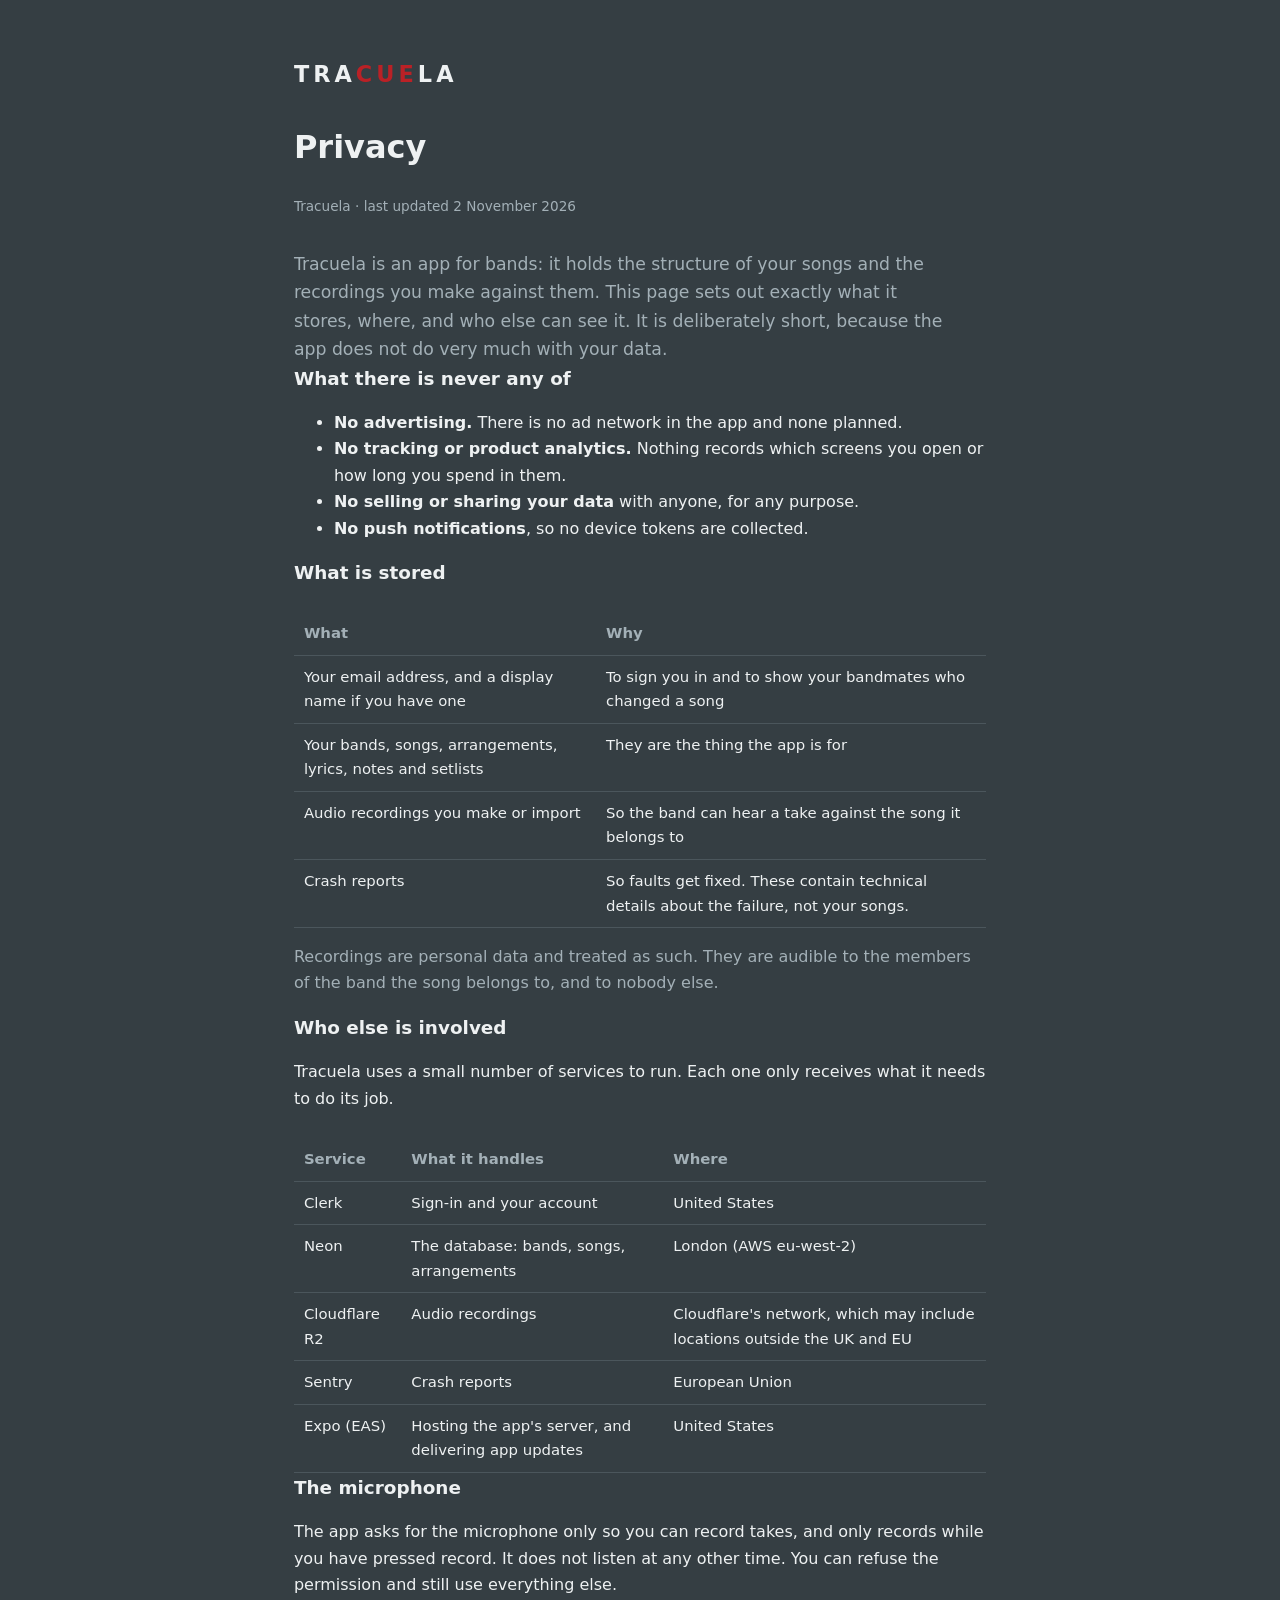
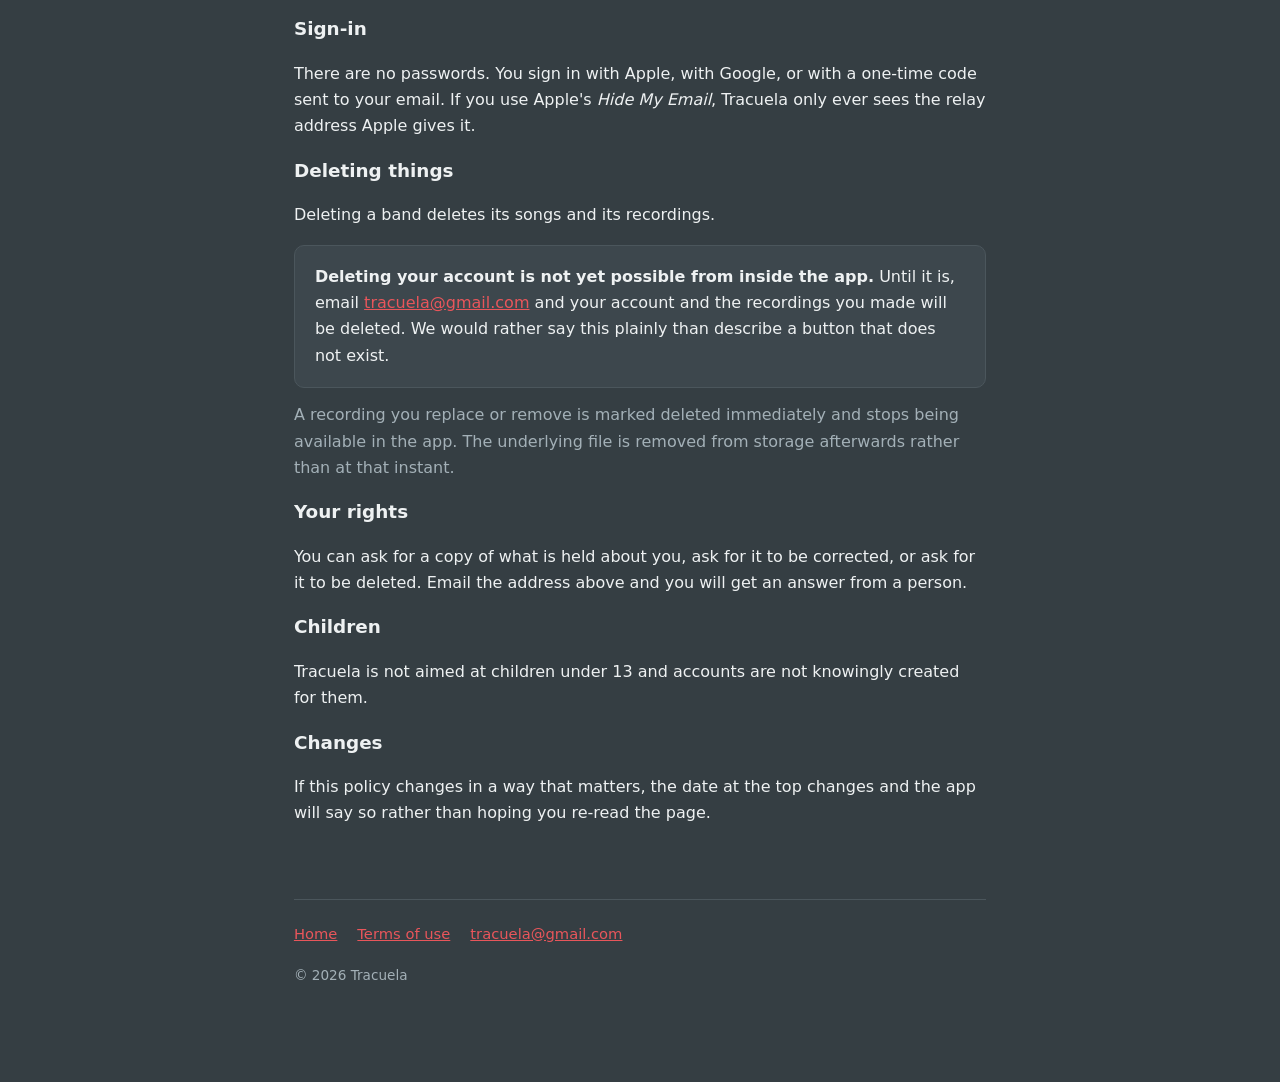
==== privacy.html @ 8517b5cf "docs: a website, because Google will not publish the OAuth app without one Google's branding step bl" ====
<!doctype html>
<html lang="en">
<head>
<meta charset="utf-8">
<meta name="viewport" content="width=device-width, initial-scale=1">
<title>Tracuela — Privacy</title>
<link rel="stylesheet" href="style.css">
</head>
<body>
<main>

<p class="wordmark"><a href="index.html" style="color:inherit;text-decoration:none">TRA<span class="cue">CUE</span>LA</a></p>

<h1>Privacy</h1>
<p class="meta">Tracuela · last updated 2 November 2026</p>

<p class="lede">
  Tracuela is an app for bands: it holds the structure of your songs and the recordings you
  make against them. This page sets out exactly what it stores, where, and who else can see
  it. It is deliberately short, because the app does not do very much with your data.
</p>

<h2>What there is never any of</h2>
<ul>
  <li><strong>No advertising.</strong> There is no ad network in the app and none planned.</li>
  <li><strong>No tracking or product analytics.</strong> Nothing records which screens you
    open or how long you spend in them.</li>
  <li><strong>No selling or sharing your data</strong> with anyone, for any purpose.</li>
  <li><strong>No push notifications</strong>, so no device tokens are collected.</li>
</ul>

<h2>What is stored</h2>
<div class="wrap">
<table>
  <tr><th>What</th><th>Why</th></tr>
  <tr>
    <td>Your email address, and a display name if you have one</td>
    <td>To sign you in and to show your bandmates who changed a song</td>
  </tr>
  <tr>
    <td>Your bands, songs, arrangements, lyrics, notes and setlists</td>
    <td>They are the thing the app is for</td>
  </tr>
  <tr>
    <td>Audio recordings you make or import</td>
    <td>So the band can hear a take against the song it belongs to</td>
  </tr>
  <tr>
    <td>Crash reports</td>
    <td>So faults get fixed. These contain technical details about the failure, not your songs.</td>
  </tr>
</table>
</div>

<p class="note">
  Recordings are personal data and treated as such. They are audible to the members of the
  band the song belongs to, and to nobody else.
</p>

<h2>Who else is involved</h2>
<p>
  Tracuela uses a small number of services to run. Each one only receives what it needs to
  do its job.
</p>
<div class="wrap">
<table>
  <tr><th>Service</th><th>What it handles</th><th>Where</th></tr>
  <tr><td>Clerk</td><td>Sign-in and your account</td><td>United States</td></tr>
  <tr><td>Neon</td><td>The database: bands, songs, arrangements</td><td>London (AWS eu-west-2)</td></tr>
  <tr><td>Cloudflare R2</td><td>Audio recordings</td><td>Cloudflare's network, which may include locations outside the UK and EU</td></tr>
  <tr><td>Sentry</td><td>Crash reports</td><td>European Union</td></tr>
  <tr><td>Expo (EAS)</td><td>Hosting the app's server, and delivering app updates</td><td>United States</td></tr>
</table>
</div>

<h2>The microphone</h2>
<p>
  The app asks for the microphone only so you can record takes, and only records while you
  have pressed record. It does not listen at any other time. You can refuse the permission
  and still use everything else.
</p>

<h2>Sign-in</h2>
<p>
  There are no passwords. You sign in with Apple, with Google, or with a one-time code sent
  to your email. If you use Apple's <em>Hide My Email</em>, Tracuela only ever sees the relay
  address Apple gives it.
</p>

<h2>Deleting things</h2>
<p>
  Deleting a band deletes its songs and its recordings.
</p>
<div class="panel">
  <p style="margin:0">
    <strong>Deleting your account is not yet possible from inside the app.</strong> Until it
    is, email <a href="mailto:tracuela@gmail.com">tracuela@gmail.com</a> and your
    account and the recordings you made will be deleted. We would rather say this plainly
    than describe a button that does not exist.
  </p>
</div>
<p class="note" style="margin-top:14px">
  A recording you replace or remove is marked deleted immediately and stops being available
  in the app. The underlying file is removed from storage afterwards rather than at that
  instant.
</p>

<h2>Your rights</h2>
<p>
  You can ask for a copy of what is held about you, ask for it to be corrected, or ask for it
  to be deleted. Email the address above and you will get an answer from a person.
</p>

<h2>Children</h2>
<p>
  Tracuela is not aimed at children under 13 and accounts are not knowingly created for them.
</p>

<h2>Changes</h2>
<p>
  If this policy changes in a way that matters, the date at the top changes and the app will
  say so rather than hoping you re-read the page.
</p>

<footer>
  <nav>
    <a href="index.html">Home</a>
    <a href="terms.html">Terms of use</a>
    <a href="mailto:tracuela@gmail.com">tracuela@gmail.com</a>
  </nav>
  <p class="fine">© 2026 Tracuela</p>
</footer>

</main>
</body>
</html>
---- style.css ----
/*
  One stylesheet for the three pages, so the privacy policy and the terms look like they
  belong to the same product as the home page rather than to a legal department.

  The palette is the app's own: the gunmetal ground the editor sits on, and the red that
  picks CUE out of the wordmark.
*/

:root {
  --ground: #353e43;
  --raised: #3d474d;
  --line: #4b565c;
  --ink: #eef1f2;
  --ink-dim: #a3b0b7;
  --accent: #ba2126;
  --link: #e8565b;
}

* { box-sizing: border-box; }

body {
  margin: 0;
  padding: 56px 20px 96px;
  background: var(--ground);
  color: var(--ink);
  font: 16px/1.65 "Avenir Next", "Segoe UI", system-ui, -apple-system, sans-serif;
  -webkit-font-smoothing: antialiased;
}

main { max-width: 68ch; margin: 0 auto; }

/* The wordmark, set rather than drawn — the SVG is for the app's launch screen, and a
   7KB image for eight letters would be the wrong trade on a page this size. */
.wordmark {
  font-size: 1.4rem;
  font-weight: 700;
  letter-spacing: 0.18em;
  margin: 0 0 28px;
}
.cue { color: var(--accent); }

.hero h1 {
  font-size: clamp(2rem, 6vw, 2.75rem);
  line-height: 1.1;
  margin: 0 0 16px;
  text-wrap: balance;
}

.lede { font-size: 1.08rem; color: var(--ink-dim); margin: 0; max-width: 60ch; }
.lede strong { color: var(--ink); font-weight: 600; }

section { margin-top: 56px; }

h2 { font-size: 1.15rem; margin: 0 0 14px; }

p, li { color: var(--ink); }

.features { list-style: none; padding: 0; margin: 0; display: grid; gap: 18px; }
.features li { color: var(--ink-dim); max-width: 62ch; }
.features strong { color: var(--ink); font-weight: 600; }

a { color: var(--link); }
a:hover { color: #f27a7e; }

/* Shared by the privacy policy and the terms. */
.meta { font-size: 0.85rem; color: var(--ink-dim); margin: 0 0 32px; }
.note { color: var(--ink-dim); }
.panel {
  background: var(--raised);
  border: 1px solid var(--line);
  border-radius: 10px;
  padding: 18px 20px;
  margin-top: 14px;
}
table { border-collapse: collapse; width: 100%; margin-top: 10px; font-size: 0.93rem; }
th, td { text-align: left; padding: 9px 10px; border-bottom: 1px solid var(--line); vertical-align: top; }
th { color: var(--ink-dim); font-weight: 600; }
/* Wide content scrolls inside its own box rather than making the page scroll sideways. */
.wrap { overflow-x: auto; }

footer {
  margin-top: 72px;
  padding-top: 22px;
  border-top: 1px solid var(--line);
  font-size: 0.92rem;
}
footer nav { display: flex; flex-wrap: wrap; gap: 20px; }
.fine { color: var(--ink-dim); font-size: 0.85rem; margin: 18px 0 0; }

:focus-visible { outline: 2px solid var(--link); outline-offset: 3px; }

@media (prefers-reduced-motion: reduce) {
  * { animation: none !important; transition: none !important; }
}
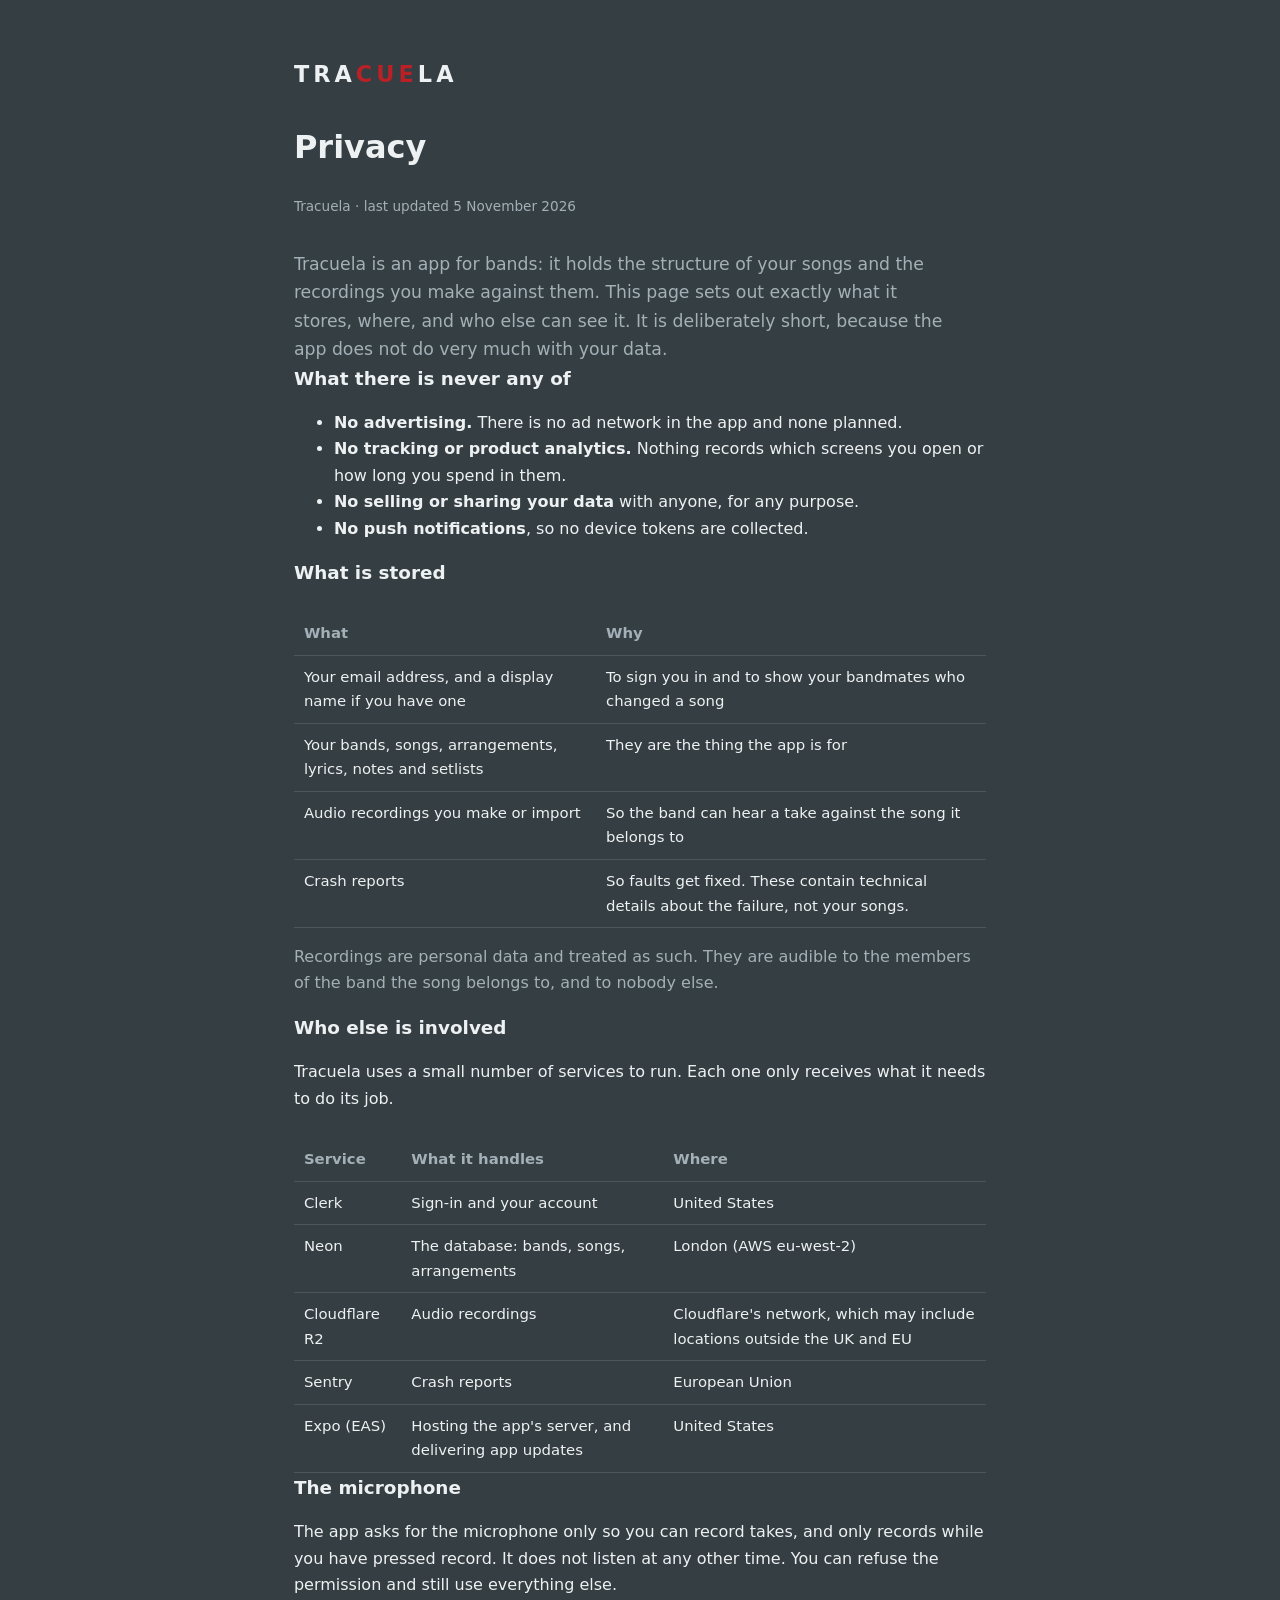
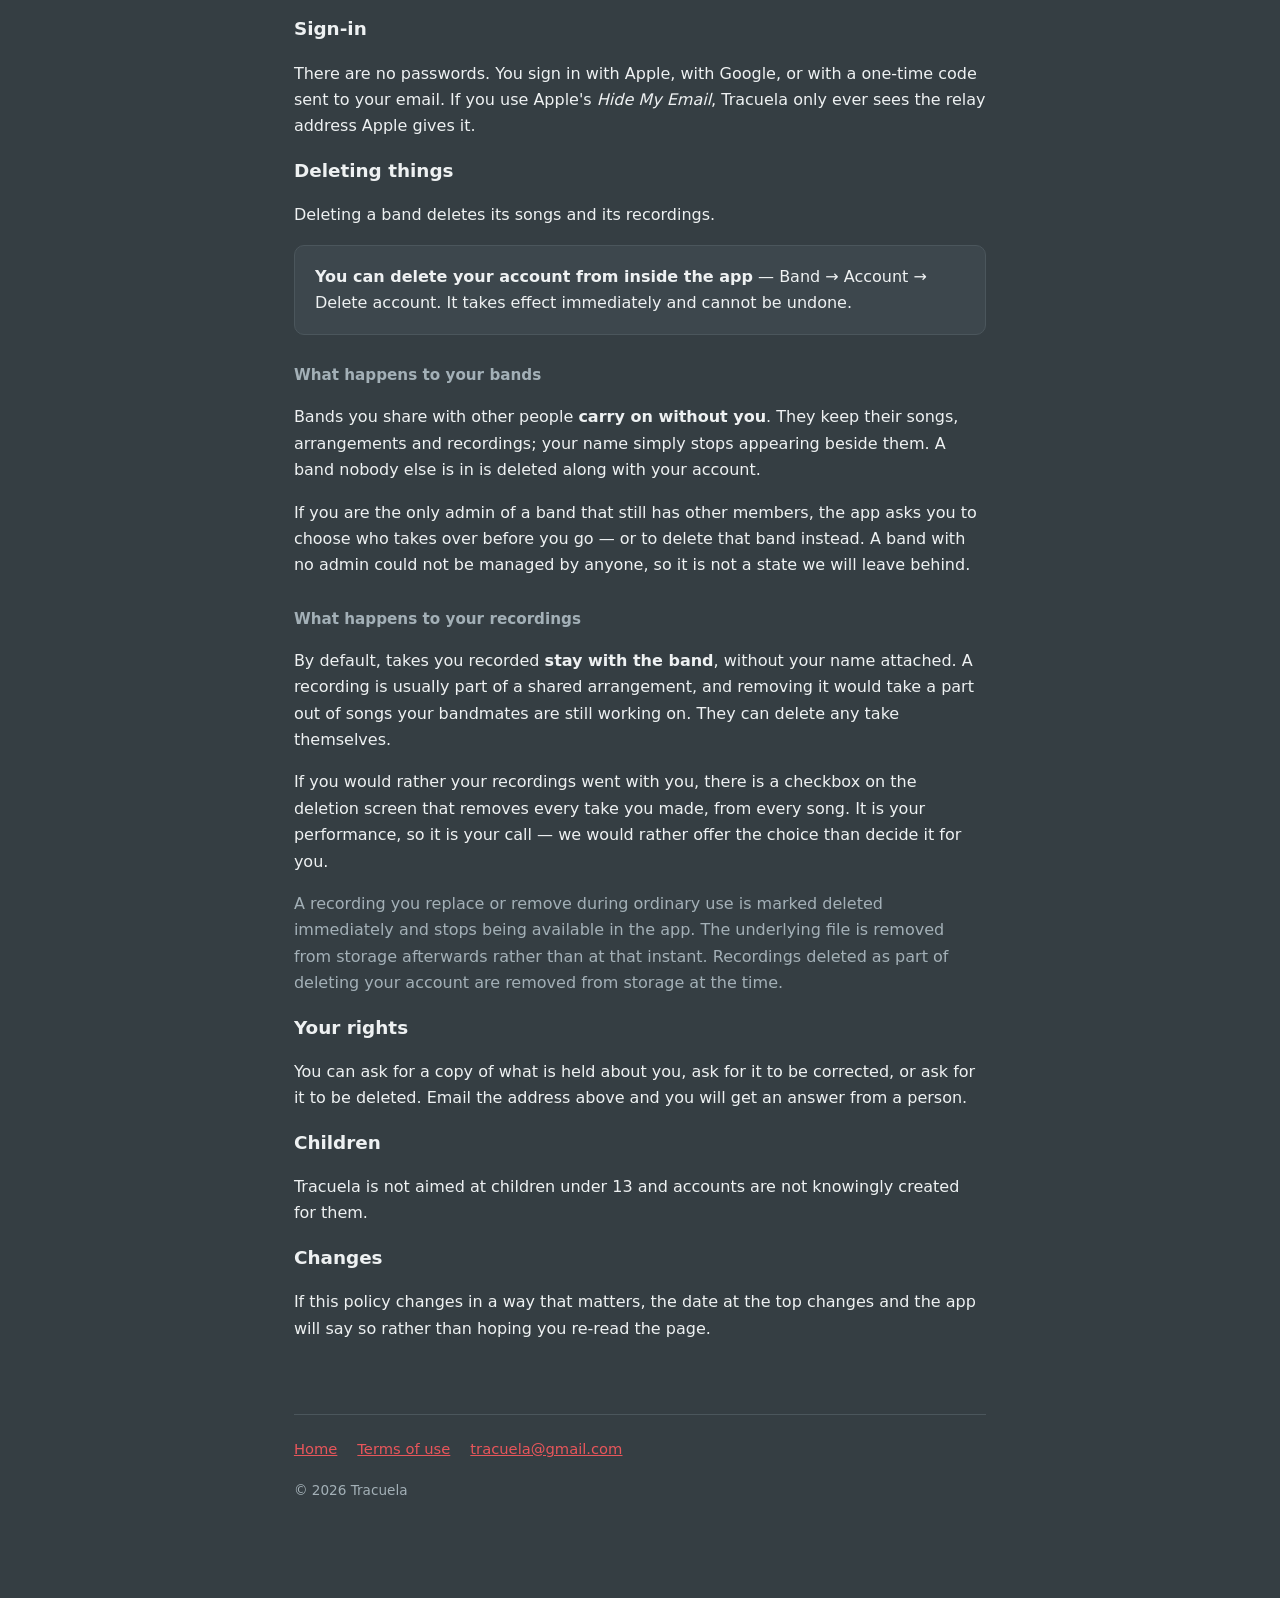
==== commit 7eb9701c: "feat(account): in-app account deletion, with a rule for the last admin Apple requires account deleti" ====
--- a/privacy.html
+++ b/privacy.html
@@ -12,7 +12,7 @@
 <p class="wordmark"><a href="index.html" style="color:inherit;text-decoration:none">TRA<span class="cue">CUE</span>LA</a></p>
 
 <h1>Privacy</h1>
-<p class="meta">Tracuela · last updated 2 November 2026</p>
+<p class="meta">Tracuela · last updated 5 November 2026</p>
 
 <p class="lede">
   Tracuela is an app for bands: it holds the structure of your songs and the recordings you
@@ -93,16 +93,41 @@
 </p>
 <div class="panel">
   <p style="margin:0">
-    <strong>Deleting your account is not yet possible from inside the app.</strong> Until it
-    is, email <a href="mailto:tracuela@gmail.com">tracuela@gmail.com</a> and your
-    account and the recordings you made will be deleted. We would rather say this plainly
-    than describe a button that does not exist.
+    <strong>You can delete your account from inside the app</strong> — Band &rarr; Account
+    &rarr; Delete account. It takes effect immediately and cannot be undone.
   </p>
 </div>
+
+<h3>What happens to your bands</h3>
+<p>
+  Bands you share with other people <strong>carry on without you</strong>. They keep their
+  songs, arrangements and recordings; your name simply stops appearing beside them. A band
+  nobody else is in is deleted along with your account.
+</p>
+<p>
+  If you are the only admin of a band that still has other members, the app asks you to
+  choose who takes over before you go — or to delete that band instead. A band with no
+  admin could not be managed by anyone, so it is not a state we will leave behind.
+</p>
+
+<h3>What happens to your recordings</h3>
+<p>
+  By default, takes you recorded <strong>stay with the band</strong>, without your name
+  attached. A recording is usually part of a shared arrangement, and removing it would take
+  a part out of songs your bandmates are still working on. They can delete any take
+  themselves.
+</p>
+<p>
+  If you would rather your recordings went with you, there is a checkbox on the deletion
+  screen that removes every take you made, from every song. It is your performance, so it is
+  your call — we would rather offer the choice than decide it for you.
+</p>
+
 <p class="note" style="margin-top:14px">
-  A recording you replace or remove is marked deleted immediately and stops being available
-  in the app. The underlying file is removed from storage afterwards rather than at that
-  instant.
+  A recording you replace or remove during ordinary use is marked deleted immediately and
+  stops being available in the app. The underlying file is removed from storage afterwards
+  rather than at that instant. Recordings deleted as part of deleting your account are
+  removed from storage at the time.
 </p>
 
 <h2>Your rights</h2>
--- a/style.css
+++ b/style.css
@@ -53,6 +53,16 @@
 
 h2 { font-size: 1.15rem; margin: 0 0 14px; }
 
+/* Sub-headings within a section — only the privacy policy needs them, where account
+   deletion has separate answers for bands and for recordings. Dimmed and smaller than h2
+   so the section still reads as one thing rather than three. */
+h3 {
+  font-size: 0.95rem;
+  font-weight: 600;
+  color: var(--ink-dim);
+  margin: 28px 0 10px;
+}
+
 p, li { color: var(--ink); }
 
 .features { list-style: none; padding: 0; margin: 0; display: grid; gap: 18px; }
